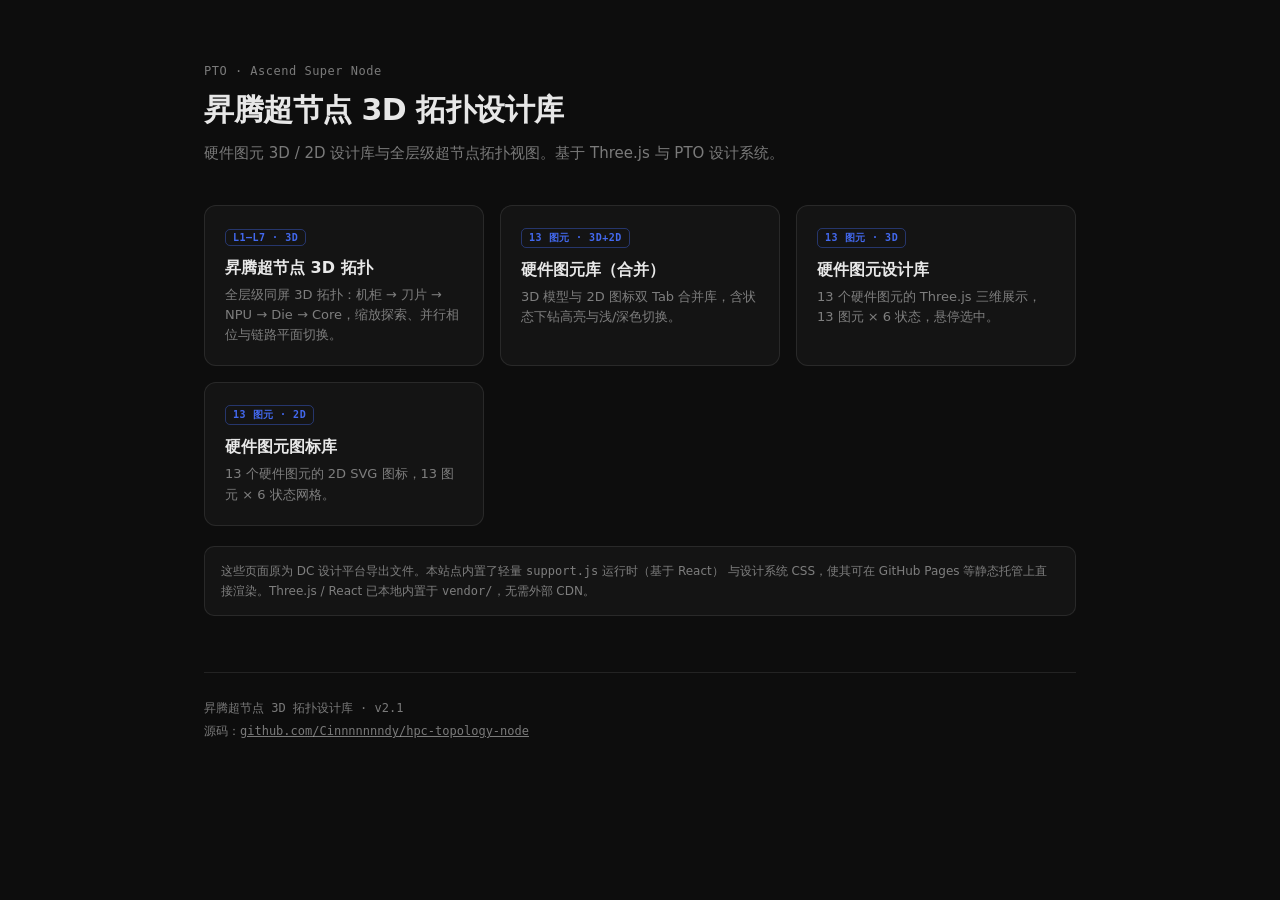
==== index.html @ ecf5728f "新增 GitHub Pages 托管：DC→React 运行时 + 部署工作流 这些 .dc.html 是 DC 设计平台导出文件，依赖平台运行时（<x-dc> 模板引擎、 DCLogic、{{ }}" ====
<!DOCTYPE html>
<html lang="zh-CN">
<head>
<meta charset="utf-8">
<meta name="viewport" content="width=device-width, initial-scale=1">
<title>昇腾超节点 3D 拓扑设计库</title>
<style>
  *,*::before,*::after{box-sizing:border-box;margin:0;padding:0;}
  :root{--bg:#0d0d0d;--fg:rgba(255,255,255,.9);--muted:rgba(255,255,255,.45);--card:rgba(255,255,255,.03);--border:rgba(255,255,255,.09);--accent:#4369EF;}
  html,body{background:var(--bg);color:var(--fg);font-family:'Inter','Source Han Sans SC','PingFang SC',system-ui,sans-serif;-webkit-font-smoothing:antialiased;min-height:100vh;}
  .wrap{max-width:920px;margin:0 auto;padding:64px 24px 80px;}
  header{margin-bottom:40px;}
  .kicker{font-family:'JetBrains Mono',ui-monospace,monospace;font-size:12px;letter-spacing:.5px;color:var(--muted);margin-bottom:12px;}
  h1{font-size:30px;font-weight:700;letter-spacing:-.5px;margin-bottom:10px;}
  .sub{font-size:15px;color:var(--muted);line-height:1.6;max-width:640px;}
  .grid{display:grid;grid-template-columns:repeat(auto-fill,minmax(260px,1fr));gap:16px;margin-top:36px;}
  a.card{display:block;text-decoration:none;color:inherit;background:var(--card);border:1px solid var(--border);border-radius:12px;padding:20px;transition:border-color .15s,background .15s,transform .15s;}
  a.card:hover{border-color:var(--accent);background:rgba(67,105,239,.07);transform:translateY(-2px);}
  .lv{display:inline-block;font-family:'JetBrains Mono',ui-monospace,monospace;font-size:10px;font-weight:600;letter-spacing:.5px;text-transform:uppercase;color:var(--accent);border:1px solid rgba(67,105,239,.4);border-radius:5px;padding:2px 7px;margin-bottom:12px;}
  .card h2{font-size:16px;font-weight:600;margin-bottom:6px;}
  .card p{font-size:13px;color:var(--muted);line-height:1.55;}
  footer{margin-top:56px;padding-top:24px;border-top:1px solid var(--border);font-family:'JetBrains Mono',ui-monospace,monospace;font-size:12px;color:var(--muted);line-height:1.9;}
  footer a{color:var(--muted);}
  .note{margin-top:20px;font-size:12px;color:var(--muted);line-height:1.7;background:var(--card);border:1px solid var(--border);border-radius:10px;padding:14px 16px;}
</style>
</head>
<body>
<div class="wrap">
  <header>
    <div class="kicker">PTO · Ascend Super Node</div>
    <h1>昇腾超节点 3D 拓扑设计库</h1>
    <p class="sub">硬件图元 3D / 2D 设计库与全层级超节点拓扑视图。基于 Three.js 与 PTO 设计系统。</p>
  </header>

  <div class="grid">
    <a class="card" href="昇腾超节点3D拓扑.dc.html">
      <span class="lv">L1–L7 · 3D</span>
      <h2>昇腾超节点 3D 拓扑</h2>
      <p>全层级同屏 3D 拓扑：机柜 → 刀片 → NPU → Die → Core，缩放探索、并行相位与链路平面切换。</p>
    </a>
    <a class="card" href="硬件图元库.dc.html">
      <span class="lv">13 图元 · 3D+2D</span>
      <h2>硬件图元库（合并）</h2>
      <p>3D 模型与 2D 图标双 Tab 合并库，含状态下钻高亮与浅/深色切换。</p>
    </a>
    <a class="card" href="硬件图元设计库.dc.html">
      <span class="lv">13 图元 · 3D</span>
      <h2>硬件图元设计库</h2>
      <p>13 个硬件图元的 Three.js 三维展示，13 图元 × 6 状态，悬停选中。</p>
    </a>
    <a class="card" href="硬件图元图标库.dc.html">
      <span class="lv">13 图元 · 2D</span>
      <h2>硬件图元图标库</h2>
      <p>13 个硬件图元的 2D SVG 图标，13 图元 × 6 状态网格。</p>
    </a>
  </div>

  <div class="note">
    这些页面原为 DC 设计平台导出文件。本站点内置了轻量 <code>support.js</code> 运行时（基于 React）
    与设计系统 CSS，使其可在 GitHub Pages 等静态托管上直接渲染。Three.js / React 已本地内置于
    <code>vendor/</code>，无需外部 CDN。
  </div>

  <footer>
    昇腾超节点 3D 拓扑设计库 · v2.1<br>
    源码：<a href="https://github.com/Cinnnnnnndy/hpc-topology-node">github.com/Cinnnnnnndy/hpc-topology-node</a>
  </footer>
</div>
</body>
</html>
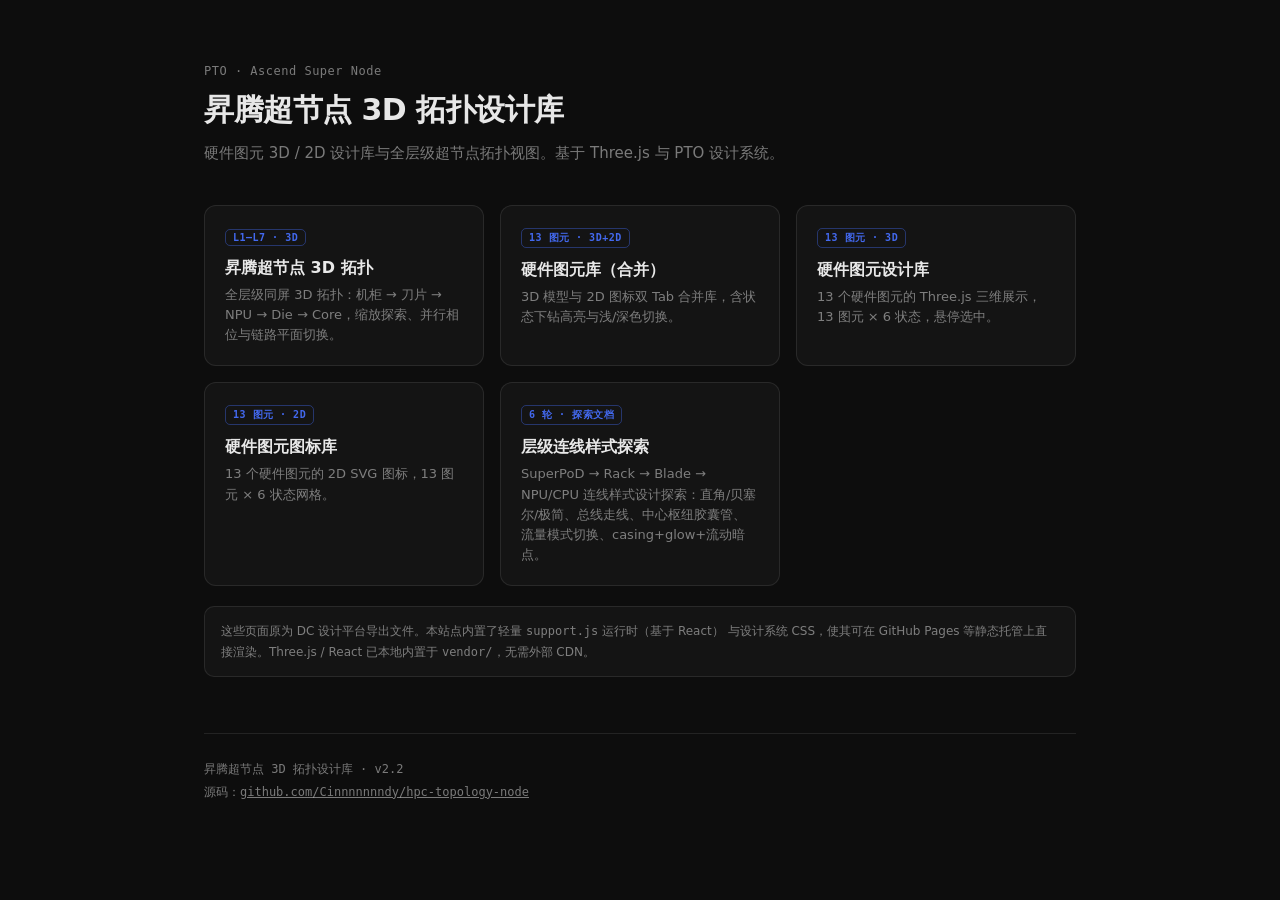
==== commit 4fb8446d: "迭代 v2.2：2D 图标状态淡着色 + 新增连线样式探索文档 - icon-defs.js：新增 blend() 混色助手，状态色（空闲/告警/繁忙）从「仅 LED 点缀」   改为「整体淡着色 +" ====
--- a/index.html
+++ b/index.html
@@ -53,6 +53,11 @@
       <h2>硬件图元图标库</h2>
       <p>13 个硬件图元的 2D SVG 图标，13 图元 × 6 状态网格。</p>
     </a>
+    <a class="card" href="层级连线样式探索.dc.html">
+      <span class="lv">6 轮 · 探索文档</span>
+      <h2>层级连线样式探索</h2>
+      <p>SuperPoD → Rack → Blade → NPU/CPU 连线样式设计探索：直角/贝塞尔/极简、总线走线、中心枢纽胶囊管、流量模式切换、casing+glow+流动暗点。</p>
+    </a>
   </div>
 
   <div class="note">
@@ -62,7 +67,7 @@
   </div>
 
   <footer>
-    昇腾超节点 3D 拓扑设计库 · v2.1<br>
+    昇腾超节点 3D 拓扑设计库 · v2.2<br>
     源码：<a href="https://github.com/Cinnnnnnndy/hpc-topology-node">github.com/Cinnnnnnndy/hpc-topology-node</a>
   </footer>
 </div>
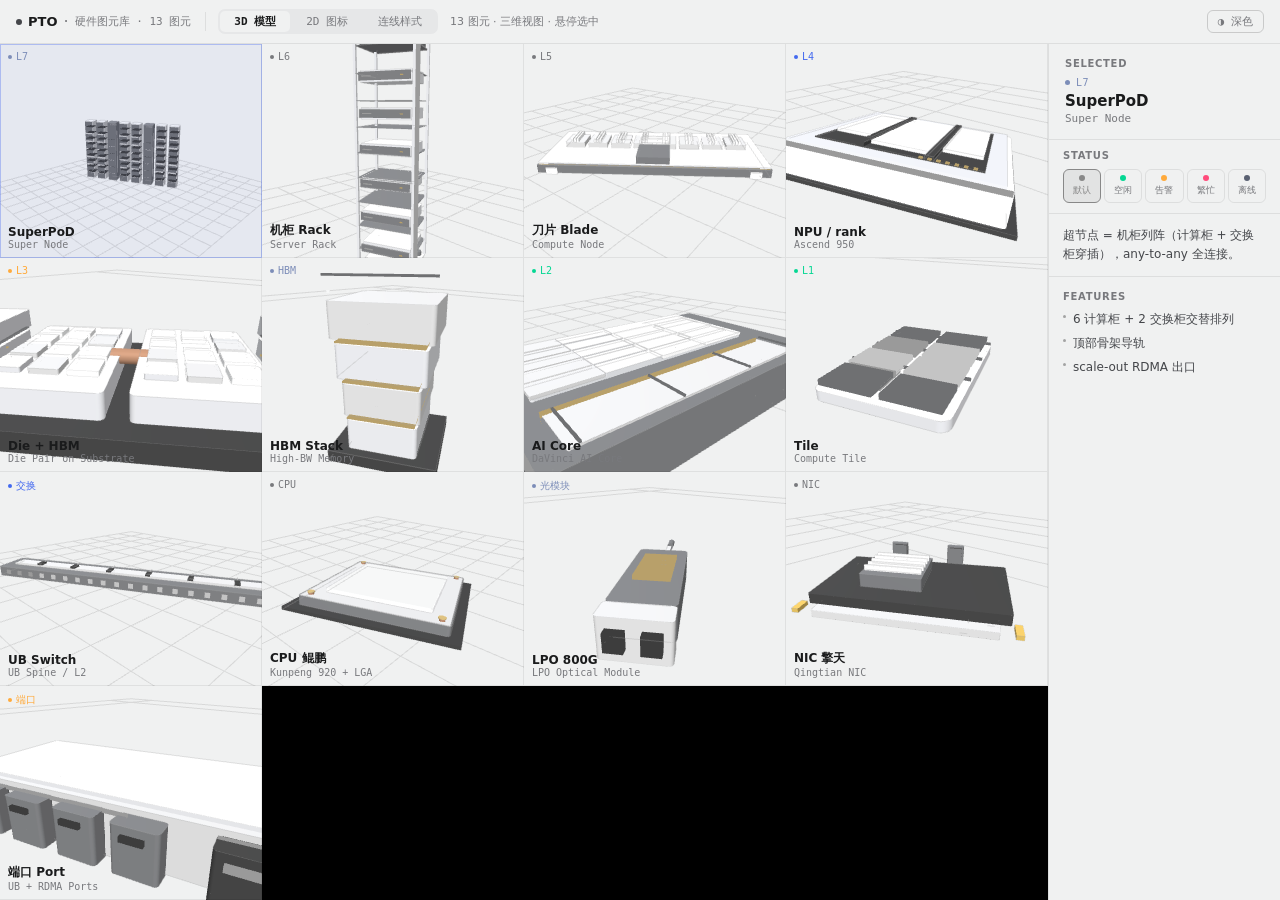
==== commit cd64ac49: "v2.3：合并连线样式探索为第三 Tab，精简为单文件 - 硬件图元库.dc.html 新增「连线样式」第三 Tab，含全部 6 轮探索   内容（SVG 平面 + 3D 总线 ShaderMater" ====
--- a/index.html
+++ b/index.html
@@ -2,74 +2,10 @@
 <html lang="zh-CN">
 <head>
 <meta charset="utf-8">
-<meta name="viewport" content="width=device-width, initial-scale=1">
+<meta http-equiv="refresh" content="0;url=硬件图元库.dc.html">
 <title>昇腾超节点 3D 拓扑设计库</title>
-<style>
-  *,*::before,*::after{box-sizing:border-box;margin:0;padding:0;}
-  :root{--bg:#0d0d0d;--fg:rgba(255,255,255,.9);--muted:rgba(255,255,255,.45);--card:rgba(255,255,255,.03);--border:rgba(255,255,255,.09);--accent:#4369EF;}
-  html,body{background:var(--bg);color:var(--fg);font-family:'Inter','Source Han Sans SC','PingFang SC',system-ui,sans-serif;-webkit-font-smoothing:antialiased;min-height:100vh;}
-  .wrap{max-width:920px;margin:0 auto;padding:64px 24px 80px;}
-  header{margin-bottom:40px;}
-  .kicker{font-family:'JetBrains Mono',ui-monospace,monospace;font-size:12px;letter-spacing:.5px;color:var(--muted);margin-bottom:12px;}
-  h1{font-size:30px;font-weight:700;letter-spacing:-.5px;margin-bottom:10px;}
-  .sub{font-size:15px;color:var(--muted);line-height:1.6;max-width:640px;}
-  .grid{display:grid;grid-template-columns:repeat(auto-fill,minmax(260px,1fr));gap:16px;margin-top:36px;}
-  a.card{display:block;text-decoration:none;color:inherit;background:var(--card);border:1px solid var(--border);border-radius:12px;padding:20px;transition:border-color .15s,background .15s,transform .15s;}
-  a.card:hover{border-color:var(--accent);background:rgba(67,105,239,.07);transform:translateY(-2px);}
-  .lv{display:inline-block;font-family:'JetBrains Mono',ui-monospace,monospace;font-size:10px;font-weight:600;letter-spacing:.5px;text-transform:uppercase;color:var(--accent);border:1px solid rgba(67,105,239,.4);border-radius:5px;padding:2px 7px;margin-bottom:12px;}
-  .card h2{font-size:16px;font-weight:600;margin-bottom:6px;}
-  .card p{font-size:13px;color:var(--muted);line-height:1.55;}
-  footer{margin-top:56px;padding-top:24px;border-top:1px solid var(--border);font-family:'JetBrains Mono',ui-monospace,monospace;font-size:12px;color:var(--muted);line-height:1.9;}
-  footer a{color:var(--muted);}
-  .note{margin-top:20px;font-size:12px;color:var(--muted);line-height:1.7;background:var(--card);border:1px solid var(--border);border-radius:10px;padding:14px 16px;}
-</style>
 </head>
 <body>
-<div class="wrap">
-  <header>
-    <div class="kicker">PTO · Ascend Super Node</div>
-    <h1>昇腾超节点 3D 拓扑设计库</h1>
-    <p class="sub">硬件图元 3D / 2D 设计库与全层级超节点拓扑视图。基于 Three.js 与 PTO 设计系统。</p>
-  </header>
-
-  <div class="grid">
-    <a class="card" href="昇腾超节点3D拓扑.dc.html">
-      <span class="lv">L1–L7 · 3D</span>
-      <h2>昇腾超节点 3D 拓扑</h2>
-      <p>全层级同屏 3D 拓扑：机柜 → 刀片 → NPU → Die → Core，缩放探索、并行相位与链路平面切换。</p>
-    </a>
-    <a class="card" href="硬件图元库.dc.html">
-      <span class="lv">13 图元 · 3D+2D</span>
-      <h2>硬件图元库（合并）</h2>
-      <p>3D 模型与 2D 图标双 Tab 合并库，含状态下钻高亮与浅/深色切换。</p>
-    </a>
-    <a class="card" href="硬件图元设计库.dc.html">
-      <span class="lv">13 图元 · 3D</span>
-      <h2>硬件图元设计库</h2>
-      <p>13 个硬件图元的 Three.js 三维展示，13 图元 × 6 状态，悬停选中。</p>
-    </a>
-    <a class="card" href="硬件图元图标库.dc.html">
-      <span class="lv">13 图元 · 2D</span>
-      <h2>硬件图元图标库</h2>
-      <p>13 个硬件图元的 2D SVG 图标，13 图元 × 6 状态网格。</p>
-    </a>
-    <a class="card" href="层级连线样式探索.dc.html">
-      <span class="lv">6 轮 · 探索文档</span>
-      <h2>层级连线样式探索</h2>
-      <p>SuperPoD → Rack → Blade → NPU/CPU 连线样式设计探索：直角/贝塞尔/极简、总线走线、中心枢纽胶囊管、流量模式切换、casing+glow+流动暗点。</p>
-    </a>
-  </div>
-
-  <div class="note">
-    这些页面原为 DC 设计平台导出文件。本站点内置了轻量 <code>support.js</code> 运行时（基于 React）
-    与设计系统 CSS，使其可在 GitHub Pages 等静态托管上直接渲染。Three.js / React 已本地内置于
-    <code>vendor/</code>，无需外部 CDN。
-  </div>
-
-  <footer>
-    昇腾超节点 3D 拓扑设计库 · v2.2<br>
-    源码：<a href="https://github.com/Cinnnnnnndy/hpc-topology-node">github.com/Cinnnnnnndy/hpc-topology-node</a>
-  </footer>
-</div>
+<script>location.replace('硬件图元库.dc.html');</script>
 </body>
 </html>
